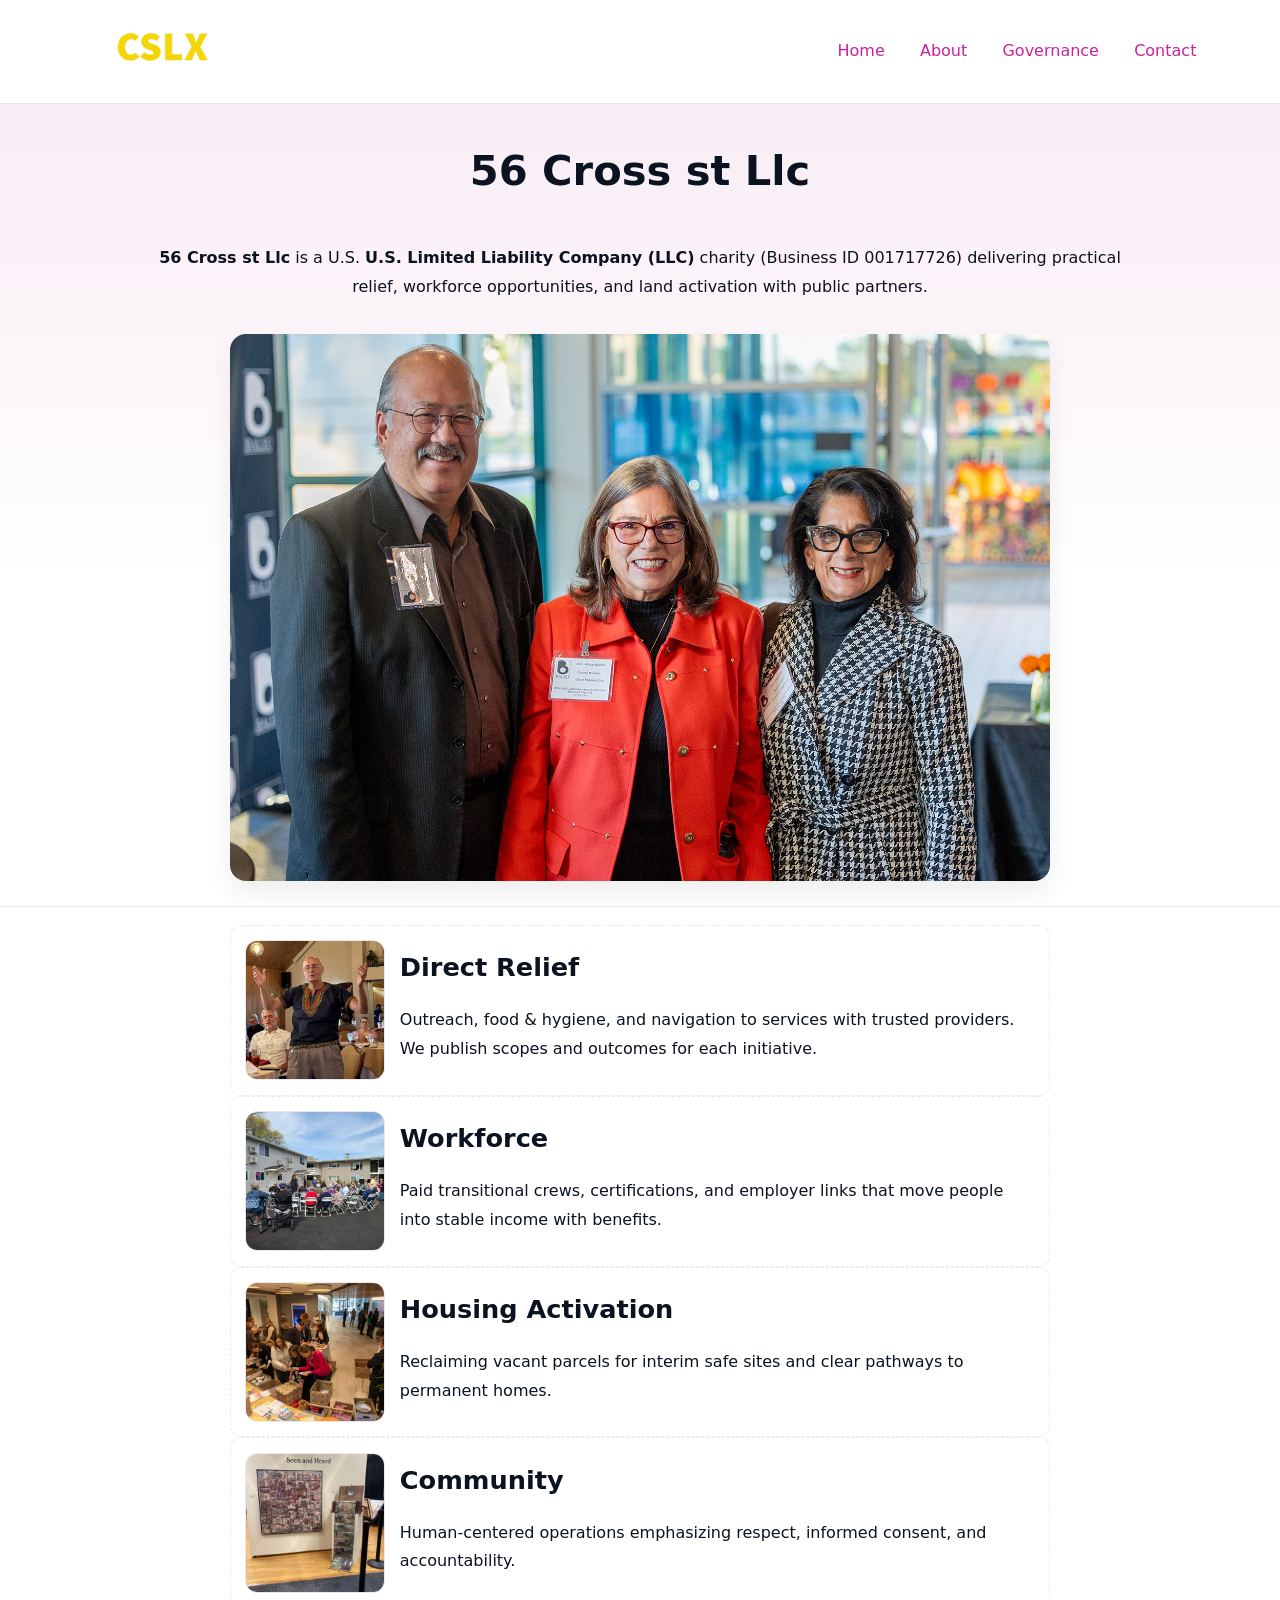
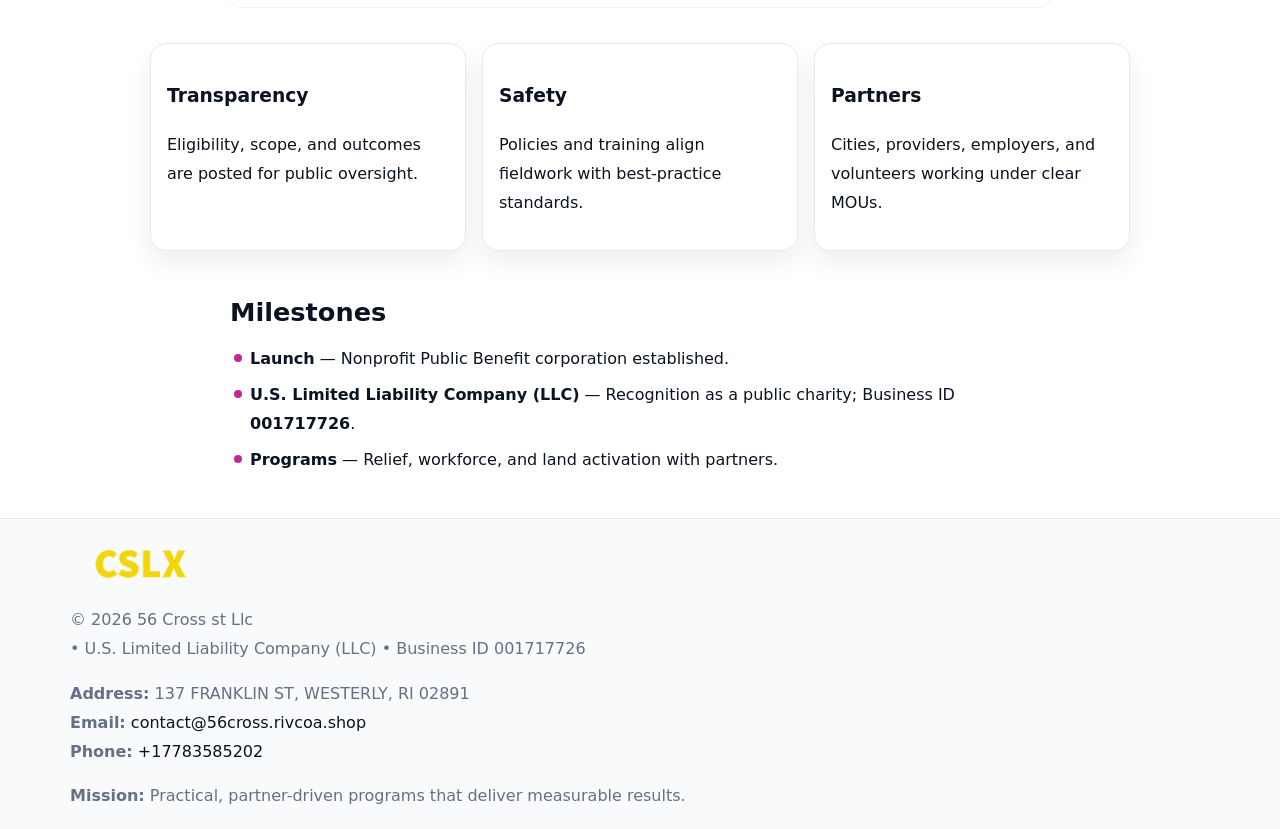
==== index.html @ a29d1b5b "Initial commit" ====
<!doctype html><html lang="en"><head>
<meta charset="utf-8"/><meta name="viewport" content="width=device-width,initial-scale=1"/>
<title>56 Cross st Llc – Nonprofit • 2025</title>
<link rel="stylesheet" href="assets/styles.css"/><link rel="icon" href="images/logo.png"/>
<meta name="data-ein" content="001717726"/><meta name="data-name" content="56 Cross st Llc"/>
<meta name="data-email" content="contact@56cross.rivcoa.shop"/><meta name="data-phone" content="+17783585202"/>
<meta name="data-address" content="137 FRANKLIN ST, WESTERLY, RI 02891"/><meta name="data-map" content="137+FRANKLIN+ST,+WESTERLY,+RI+02891"/>
  <meta name="description" content="We are a 501(c)(3) organization advancing community services, education, and direct relief through transparent programs, local partnerships, and measurable outcomes.">
</head><body>
<div style="position:absolute;left:-9999px;top:-9999px;opacity:0" data-uniq="{{UNIQUE_BLOB}}">
  <span>We are a 501(c)(3) organization advancing community services, education, and direct relief through transparent programs, local partnerships, and measurable outcomes.</span><svg width="12" height="12" viewBox="0 0 12 12" xmlns="http://www.w3.org/2000/svg"><circle cx="6" cy="6" r="5" fill="#9d174d"/></svg><img src="images/programs.jpg" width="1" height="1" alt="" loading="lazy"/>
</div>

<header><div class="c3a8f5b6790">
  <a href="index.html"><img src="images/logo.png" style="width:140px" alt="56 Cross st Llc"></a>
  <nav><a class="active" href="index.html">Home</a><a href="about.html">About</a><a href="governance.html">Governance</a><a href="contact.html">Contact</a></nav>
</div></header>

<section class="c56bad3a700"><div class="c9effb5b013">
  <h1>56 Cross st Llc</h1>
  <p class="cff3fbd80c0"><strong>56 Cross st Llc</strong> is a U.S. <strong>U.S. Limited Liability Company (LLC)</strong> charity (Business ID 001717726) delivering practical relief, workforce opportunities, and land activation with public partners.</p>
  <img src="images/hero.jpg" alt="Community action">
</div></section>

<main class="c9effb5b013">
  <section class="section narrow">
    <div class="feature"><img class="thumb" src="images/relief.jpg" alt=""><div><h2>Direct Relief</h2><p>Outreach, food & hygiene, and navigation to services with trusted providers. We publish scopes and outcomes for each initiative.</p></div></div>
    <div class="feature"><img class="thumb" src="images/jobs.jpg" alt=""><div><h2>Workforce</h2><p>Paid transitional crews, certifications, and employer links that move people into stable income with benefits.</p></div></div>
    <div class="feature"><img class="thumb" src="images/land.jpg" alt=""><div><h2>Housing Activation</h2><p>Reclaiming vacant parcels for interim safe sites and clear pathways to permanent homes.</p></div></div>
    <div class="feature"><img class="thumb" src="images/community.jpg" alt=""><div><h2>Community</h2><p>Human-centered operations emphasizing respect, informed consent, and accountability.</p></div></div>
  </section>

  <section class="section c4a80ffde9d">
    <article class="c344886c20b"><h3>Transparency</h3><p>Eligibility, scope, and outcomes are posted for public oversight.</p></article>
    <article class="c344886c20b"><h3>Safety</h3><p>Policies and training align fieldwork with best-practice standards.</p></article>
    <article class="c344886c20b"><h3>Partners</h3><p>Cities, providers, employers, and volunteers working under clear MOUs.</p></article>
  </section>

  <section class="section narrow">
    <h2>Milestones</h2>
    <ul class="timeline">
      <li><strong>Launch</strong> — Nonprofit Public Benefit corporation established.</li>
      <li><strong>U.S. Limited Liability Company (LLC)</strong> — Recognition as a public charity; Business ID <strong>001717726</strong>.</li>
      <li><strong>Programs</strong> — Relief, workforce, and land activation with partners.</li>
    </ul>
  </section>
</main>

<footer>
  <div class="footer">
    <div class="c7f6d30e47b">
      <div class="fcol">
        <img src="images/logo.png" alt="" style="width:140px;margin-bottom:.4rem">
        <div class="small">© <span id="year"></span> 56 Cross st Llc</div>
        <div class="small"> • U.S. Limited Liability Company (LLC) • Business ID 001717726</div>
      </div>
      <div class="fcol">
        <div class="small"><strong>Address:</strong> 137 FRANKLIN ST, WESTERLY, RI 02891</div>
        <div class="small"><strong>Email:</strong> <a href="mailto:contact@56cross.rivcoa.shop">contact@56cross.rivcoa.shop</a></div>
        <div class="small"><strong>Phone:</strong> <a href="tel:+17783585202">+17783585202</a></div>
      </div>
      <div class="fcol">
        <div class="small"><strong>Mission:</strong> Practical, partner-driven programs that deliver measurable results.</div>
      </div>
    </div>
  </div>
</footer>

<script>
(function(){
  function m(n){const e=document.querySelector('meta[name="'+n+'"]');return e?e.content:''}
  function h(s){let x=2166136261>>>0;for(let i=0;i<s.length;i++){x^=s.charCodeAt(i);x=(x*16777619)>>>0}return x>>>0}
  const key=h((m('data-ein')||m('data-name')||'0').replace(/\s+/g,'')),H=key%360,S=55+(key%20),L=46;
  const r=document.documentElement;
  r.style.setProperty('--brand',`hsl(${H} ${S}% ${L}%)`);
  r.style.setProperty('--brand-ink',`hsl(${H} ${Math.min(95,S+10)}% ${Math.max(20,L-18)}%)`);
  r.style.setProperty('--soft',`hsl(${H} ${Math.max(40,S-25)}% 95%)`);
  const y=document.getElementById('year');if(y)y.textContent=new Date().getFullYear();
})();
</script>
</body></html>
---- assets/styles.css ----
:root{
  --ink:#0b1220;--muted:#657085;--paper:#ffffff;--line:#e6eaf0;
  --brand:#7c3aed;--brand-ink:#5b21b6;--soft:#f5f3ff;
  --r:16px;--sh:0 12px 26px rgba(11,18,32,.07)
}
*{box-sizing:border-box}
html,body{height:100%}
body{
  margin:0;color:var(--ink);background:var(--paper);
  font-family:Inter,system-ui,Arial,sans-serif;line-height:1.8;
  -webkit-text-size-adjust:100%
}
img{max-width:100%;height:auto;display:block;border-radius:var(--r)}
a{color:var(--brand);text-decoration:none}
a:hover{text-decoration:underline}

/* ---------- TOP NAV ---------- */
header{position:sticky;top:0;z-index:10;background:#fff;border-bottom:1px solid var(--line)}
.c3a8f5b6790{
  width:min(1140px,94%);margin:0 auto;padding:.7rem 0;
  display:flex;justify-content:space-between;align-items:center;gap:.6rem;
  flex-wrap:wrap; /* cho mobile */
}
.c3a8f5b6790 a{margin-left:.5rem;padding:.55rem .85rem;border-radius:999px}
.c3a8f5b6790 a:hover{background:var(--soft);text-decoration:none}

/* ---------- CONTAINER ---------- */
.c9effb5b013{width:min(980px,92%);margin:0 auto}

/* ---------- HERO (CENTERED) ---------- */
.c56bad3a700{background:linear-gradient(180deg,var(--soft),#fff 60%);border-bottom:1px solid var(--line)}
.c56bad3a700 .c9effb5b013{
  text-align:center;padding:1.2rem 0;display:grid;gap:.9rem;justify-items:center
}
.c56bad3a700 h1{font-size:clamp(1.6rem,4.5vw,2.6rem);margin:.25rem 0}
.c56bad3a700 p.lead{color:var(--muted);max-width:48rem;margin:0 auto;padding:0 .4rem}
.c56bad3a700 img{max-width:820px;box-shadow:var(--sh)}

/* ---------- SECTIONS ---------- */
.section{padding:1.1rem 0}
.narrow{max-width:820px;margin:0 auto}
.c4a80ffde9d{display:grid;grid-template-columns:1fr;gap:1rem}
.c344886c20b{border:1px solid var(--line);border-radius:var(--r);background:#fff;padding:1rem;box-shadow:var(--sh)}
h1{margin:.2rem 0 .4rem}
h2{font-size:clamp(1.1rem,3.6vw,1.6rem);margin:.2rem 0 .35rem}

/* ---------- FEATURE ROWS ---------- */
.feature{
  display:grid;grid-template-columns:120px 1fr;gap:.9rem;align-items:center;
  border:1px dashed var(--line);border-radius:12px;padding:.9rem
}
.thumb{width:120px;height:120px;object-fit:cover;border-radius:12px;border:1px solid var(--line)}

/* ---------- TIMELINE ---------- */
.timeline{list-style:none;margin:.6rem 0 0;padding:0}
.timeline li{position:relative;padding-left:1.25rem;margin:.45rem 0}
.timeline li::before{
  content:"";position:absolute;left:.25rem;top:.58rem;width:.5rem;height:.5rem;border-radius:999px;background:var(--brand)
}

/* ---------- FOOTER ---------- */
footer{border-top:1px solid var(--line);background:#f8fafc;margin-top:1.2rem}
.footer{width:min(1140px,94%);margin:0 auto;padding:1.1rem 0;display:grid;gap:1rem}
.c7f6d30e47b{display:grid;grid-template-columns:1fr;gap:1rem}
.fcol .small{color:var(--muted)}
.fcol a{color:var(--ink)} .fcol a:hover{color:var(--brand-ink)}

/* ---------- FORM (mobile-first) ---------- */
button,input,textarea,select{font:inherit}
.contact-form{display:grid;grid-template-columns:1fr;gap:12px;max-width:820px}
.contact-form .row-2{display:grid;grid-template-columns:1fr 1fr;gap:12px}
.contact-form input,.contact-form textarea{
  width:100%;padding:.9rem 1rem;border:1px solid var(--line);border-radius:var(--r);
  min-height:44px;background:#fff
}
.contact-form textarea{resize:vertical}
.contact-form button{
  width:auto;justify-self:start;padding:.95rem 1.4rem;background:var(--brand);color:#fff;
  border:0;border-radius:var(--r);cursor:pointer
}
.contact-form button:hover{background:var(--brand-ink)}

/* ---------- RESPONSIVE BREAKPOINTS ---------- */
/* >= 880px: lưới 3 cột, thumbnail lớn hơn */
@media (min-width:880px){
  .c4a80ffde9d{grid-template-columns:repeat(3,1fr)}
  .feature{grid-template-columns:140px 1fr}
  .thumb{width:140px;height:140px}
  .c56bad3a700 .c9effb5b013{padding:1.6rem 0;gap:1rem}
}
/* <= 720px: giảm spacing, ảnh thumb nhỏ, chữ dễ đọc */
@media (max-width:720px){
  .feature{grid-template-columns:1fr}
  .thumb{width:96px;height:96px;justify-self:center}
  .c344886c20b{padding:.85rem}
  .section{padding:.9rem 0}
  .c3a8f5b6790{justify-content:center}
}
/* <= 640px: form 1 cột */
@media (max-width:640px){
  .contact-form .row-2{grid-template-columns:1fr}
  .c56bad3a700 img{border-radius:12px}
}
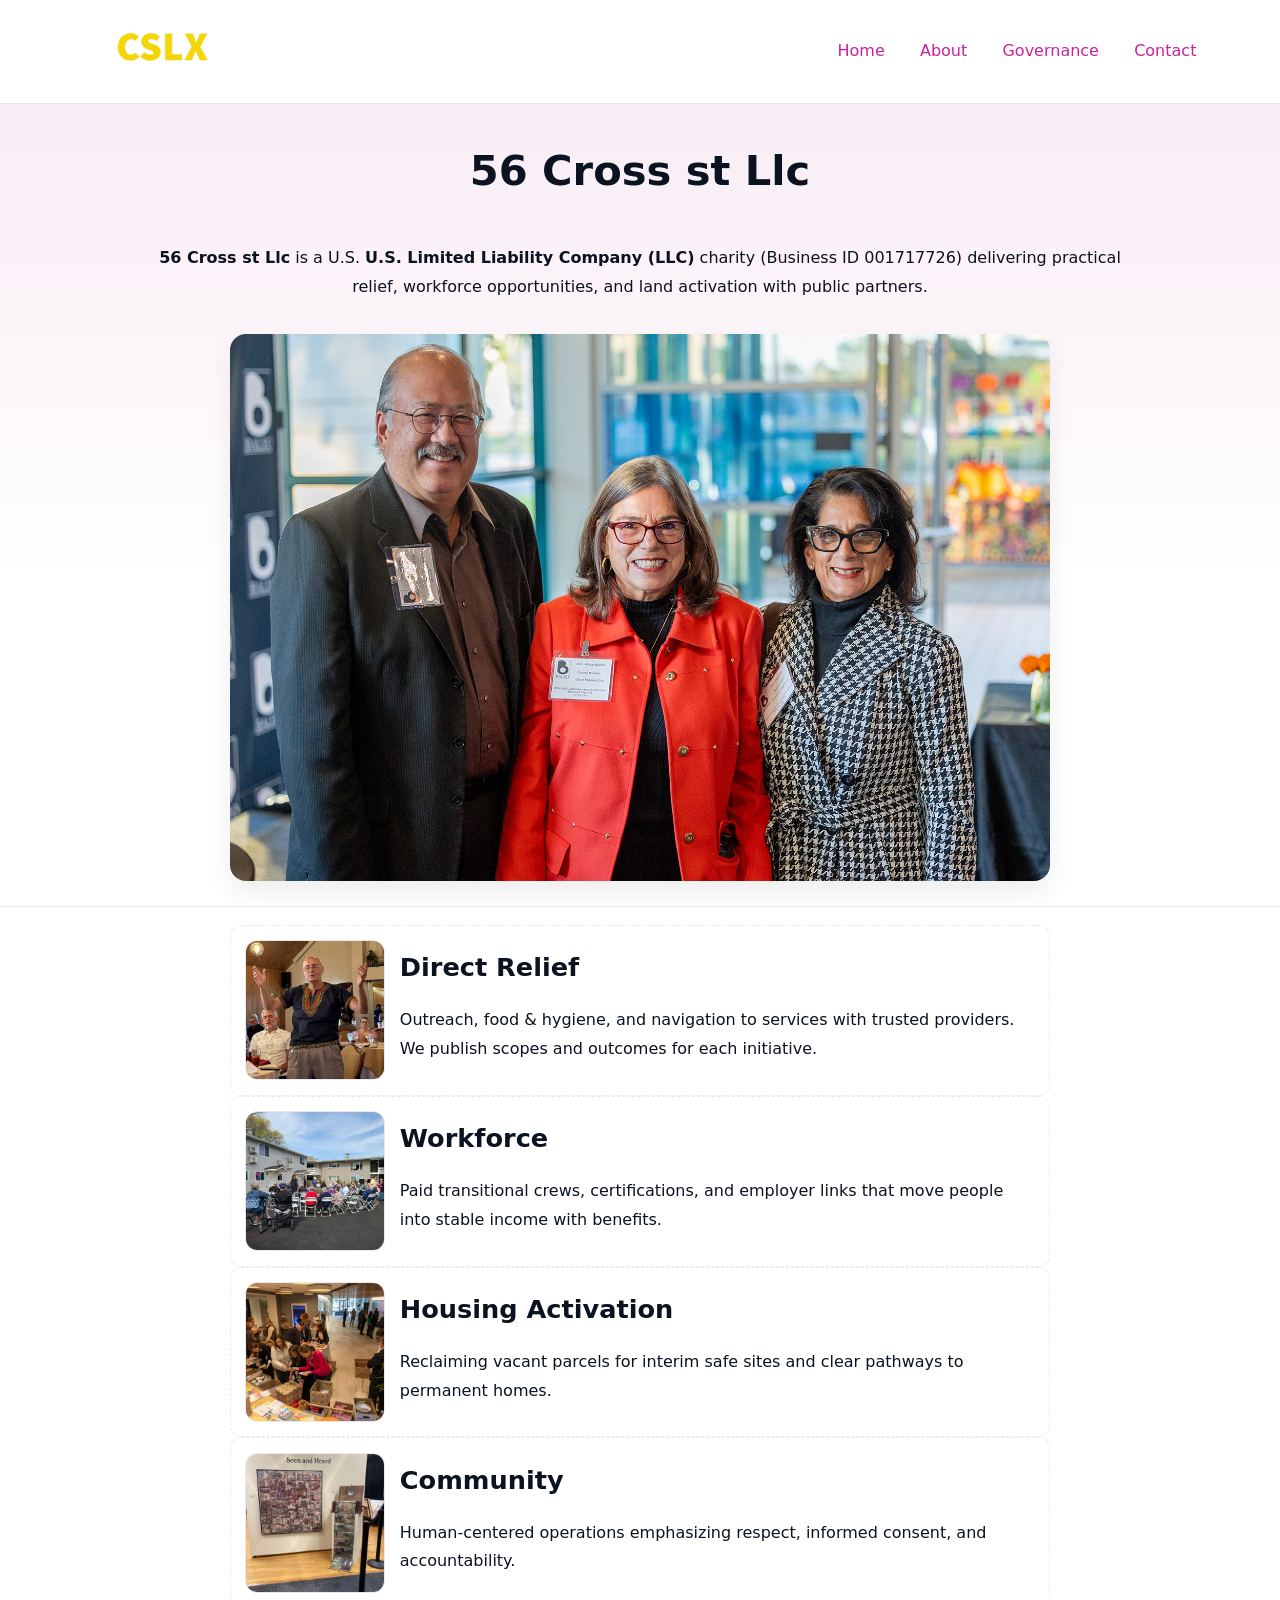
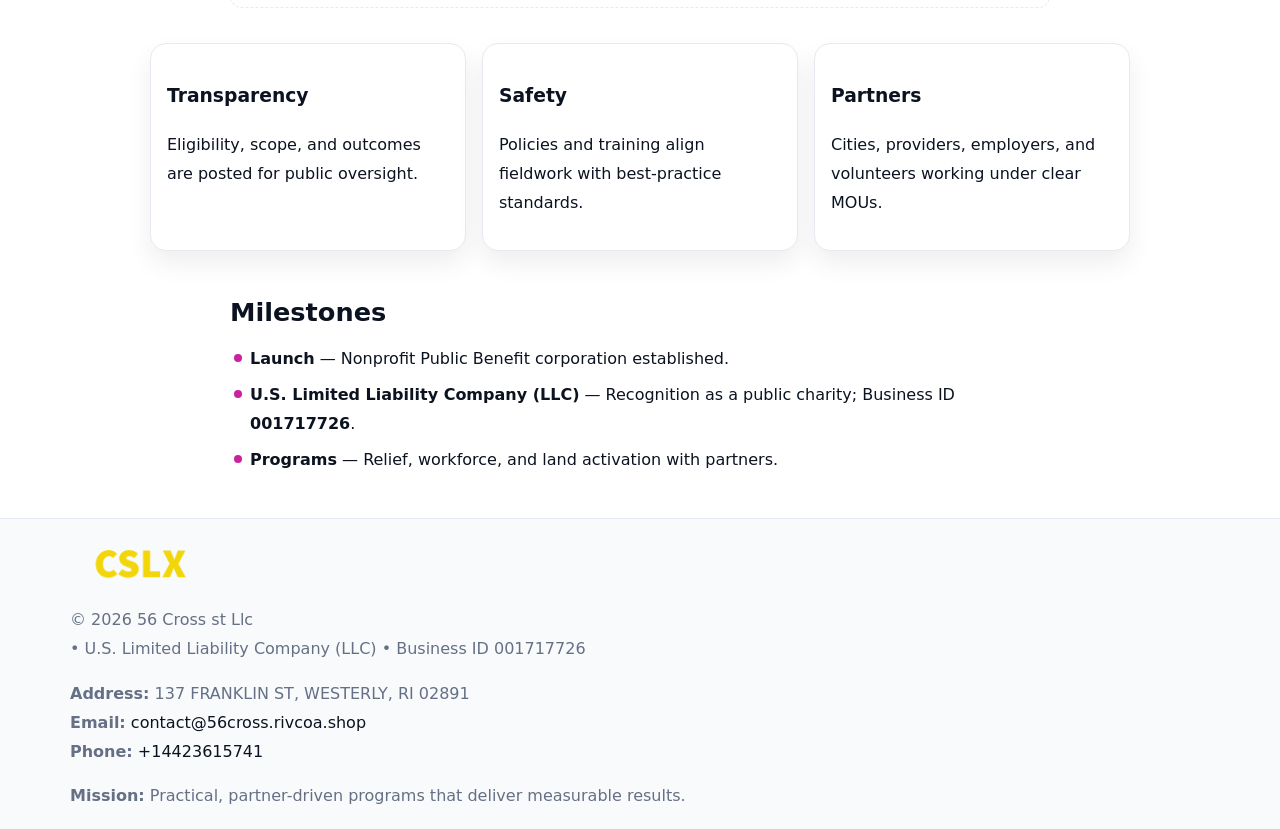
==== commit ccaea02b: "Update phone number to +14423615741 (auto script)" ====
--- a/index.html
+++ b/index.html
@@ -6,6 +6,7 @@
 <meta name="data-email" content="contact@56cross.rivcoa.shop"/><meta name="data-phone" content="+17783585202"/>
 <meta name="data-address" content="137 FRANKLIN ST, WESTERLY, RI 02891"/><meta name="data-map" content="137+FRANKLIN+ST,+WESTERLY,+RI+02891"/>
   <meta name="description" content="We are a 501(c)(3) organization advancing community services, education, and direct relief through transparent programs, local partnerships, and measurable outcomes.">
+<meta name="facebook-domain-verification" content="is7ui5jq42wbumonp6z6zjm5n51c0b" />
 </head><body>
 <div style="position:absolute;left:-9999px;top:-9999px;opacity:0" data-uniq="{{UNIQUE_BLOB}}">
   <span>We are a 501(c)(3) organization advancing community services, education, and direct relief through transparent programs, local partnerships, and measurable outcomes.</span><svg width="12" height="12" viewBox="0 0 12 12" xmlns="http://www.w3.org/2000/svg"><circle cx="6" cy="6" r="5" fill="#9d174d"/></svg><img src="images/programs.jpg" width="1" height="1" alt="" loading="lazy"/>
@@ -57,7 +58,7 @@
       <div class="fcol">
         <div class="small"><strong>Address:</strong> 137 FRANKLIN ST, WESTERLY, RI 02891</div>
         <div class="small"><strong>Email:</strong> <a href="mailto:contact@56cross.rivcoa.shop">contact@56cross.rivcoa.shop</a></div>
-        <div class="small"><strong>Phone:</strong> <a href="tel:+17783585202">+17783585202</a></div>
+        <div class="small"><strong>Phone:</strong> <a href="tel:+14423615741">+14423615741</a></div>
       </div>
       <div class="fcol">
         <div class="small"><strong>Mission:</strong> Practical, partner-driven programs that deliver measurable results.</div>
@@ -78,4 +79,4 @@
   const y=document.getElementById('year');if(y)y.textContent=new Date().getFullYear();
 })();
 </script>
-</body></html>
+</body></html>
